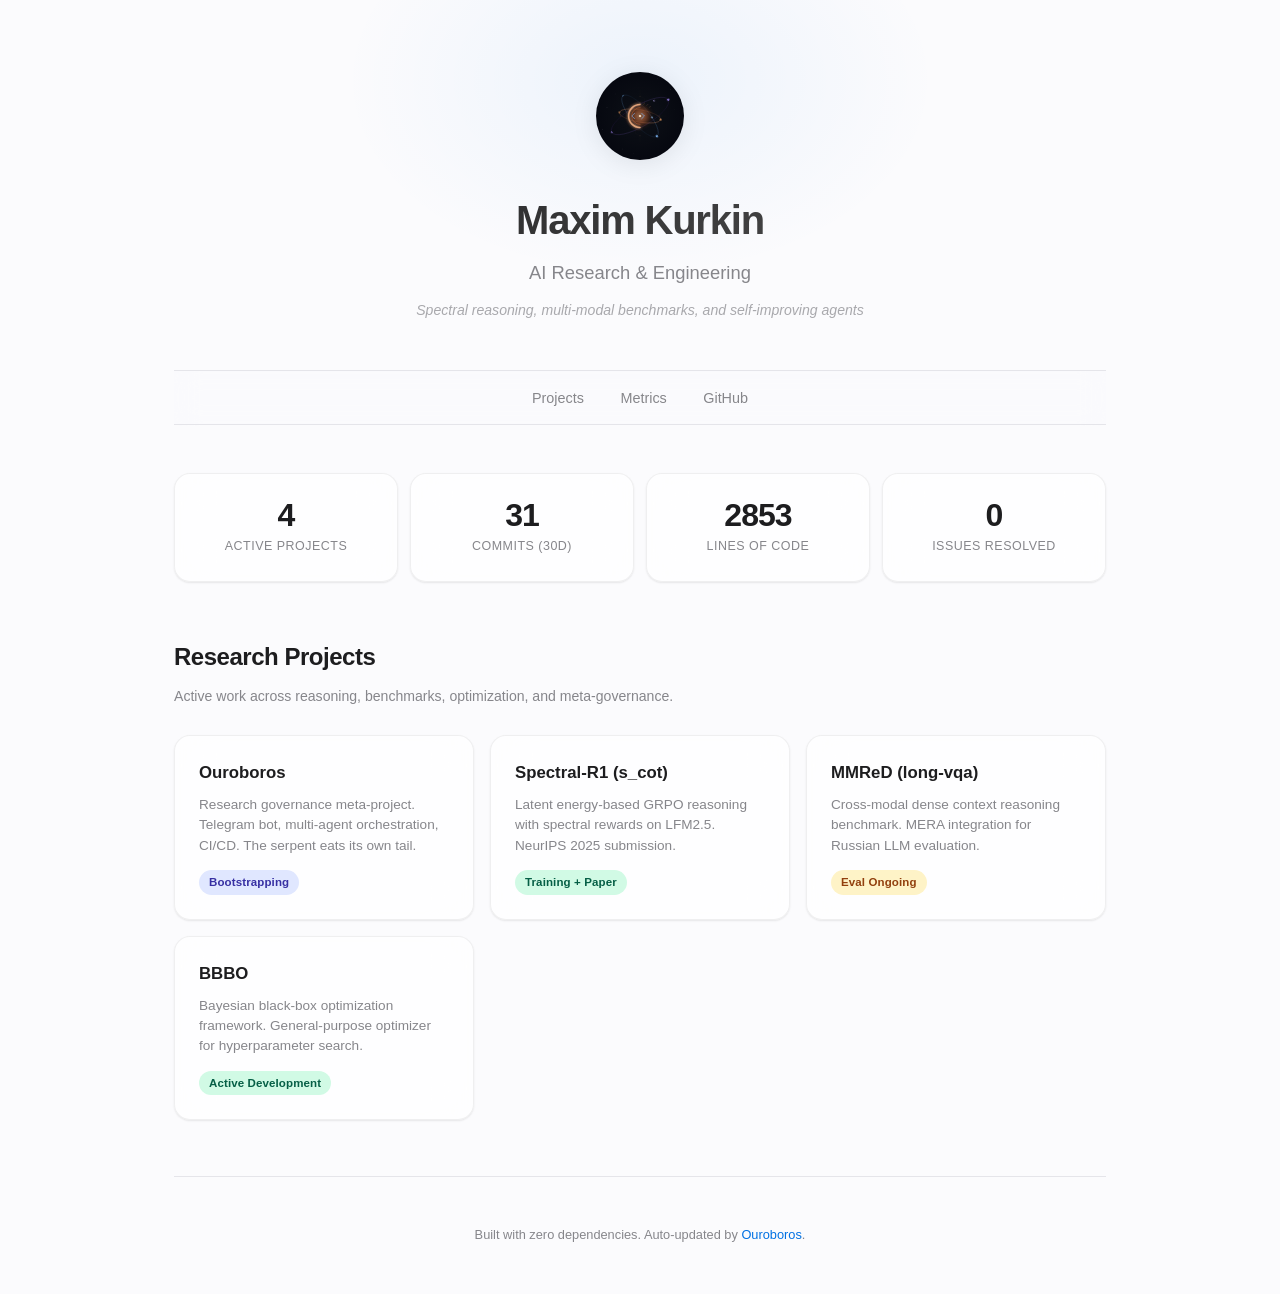
==== index.html @ ecab3efe "s_cot project page + landing page links - s_cot/index.html: dedicated Spectral-R1 research page with" ====
<!DOCTYPE html>
<html lang="en">
<head>
  <meta charset="UTF-8">
  <meta name="viewport" content="width=device-width, initial-scale=1.0">
  <title>Maxim Kurkin — Research</title>
  <link rel="stylesheet" href="style.css">
</head>
<body>
  <div class="container">
    <div class="hero">
      <img src="logo.svg" alt="Research logo" class="hero-logo">
      <h1>Maxim Kurkin</h1>
      <p class="subtitle">AI Research &amp; Engineering</p>
      <p class="tagline">Spectral reasoning, multi-modal benchmarks, and self-improving agents</p>
    </div>

    <nav>
      <a href="#projects">Projects</a>
      <a href="#stats">Metrics</a>
      <a href="https://github.com/Fr0do" target="_blank">GitHub</a>
    </nav>

    <div class="stats" id="stats">
      <div class="stat">
        <div class="number" id="stat-projects">4</div>
        <div class="label">Active Projects</div>
      </div>
      <div class="stat">
        <div class="number" id="stat-commits">31</div>
        <div class="label">Commits (30d)</div>
      </div>
      <div class="stat">
        <div class="number" id="stat-loc">2853</div>
        <div class="label">Lines of Code</div>
      </div>
      <div class="stat">
        <div class="number" id="stat-issues">0</div>
        <div class="label">Issues Resolved</div>
      </div>
    </div>

    <h2 id="projects">Research Projects</h2>
    <p class="section-desc">Active work across reasoning, benchmarks, optimization, and meta-governance.</p>

    <div class="card-grid reveal">
      <a href="ouroboros/" class="card" style="text-decoration:none; color:inherit;">
        <h3>Ouroboros</h3>
        <p>Research governance meta-project. Telegram bot, multi-agent orchestration, CI/CD. The serpent eats its own tail.</p>
        <span class="badge bootstrap">Bootstrapping</span>
      </a>
      <a href="s_cot/" class="card" style="text-decoration:none; color:inherit;">
        <h3>Spectral-R1 (s_cot)</h3>
        <p>Latent energy-based GRPO reasoning with spectral rewards on LFM2.5. NeurIPS 2025 submission.</p>
        <span class="badge active">Training + Paper</span>
      </a>
      <div class="card">
        <h3>MMReD (long-vqa)</h3>
        <p>Cross-modal dense context reasoning benchmark. MERA integration for Russian LLM evaluation.</p>
        <span class="badge eval">Eval Ongoing</span>
      </div>
      <div class="card">
        <h3>BBBO</h3>
        <p>Bayesian black-box optimization framework. General-purpose optimizer for hyperparameter search.</p>
        <span class="badge active">Active Development</span>
      </div>
    </div>

    <footer>
      <p>Built with zero dependencies. Auto-updated by <a href="https://github.com/Fr0do/ouroboros">Ouroboros</a>.</p>
    </footer>
  </div>

  <script>
    // Scroll reveal
    const observer = new IntersectionObserver(entries => {
      entries.forEach(e => { if (e.isIntersecting) e.target.classList.add('visible'); });
    }, { threshold: 0.1 });
    document.querySelectorAll('.reveal').forEach(el => observer.observe(el));
  </script>
</body>
</html>
---- style.css ----
/* Ouroboros — Apple-minimalist with depth */
:root {
  --text: #1d1d1f;
  --text-secondary: #86868b;
  --bg: #fbfbfd;
  --surface: #fff;
  --card-bg: rgba(255,255,255,0.72);
  --card-border: rgba(0,0,0,0.06);
  --accent: #0071e3;
  --accent-light: #e8f2ff;
  --green: #34c759;
  --green-light: #d1fae5;
  --amber: #ff9f0a;
  --amber-light: #fef3c7;
  --indigo: #5856d6;
  --indigo-light: #e0e7ff;
  --border: #e5e5ea;
  --radius: 16px;
  --radius-sm: 10px;
  --max-w: 980px;
  --shadow-sm: 0 1px 3px rgba(0,0,0,0.04), 0 1px 2px rgba(0,0,0,0.06);
  --shadow-md: 0 4px 16px rgba(0,0,0,0.06), 0 1px 3px rgba(0,0,0,0.04);
  --shadow-lg: 0 12px 40px rgba(0,0,0,0.08), 0 4px 12px rgba(0,0,0,0.04);
}

* { margin: 0; padding: 0; box-sizing: border-box; }

html { scroll-behavior: smooth; }

body {
  font-family: -apple-system, BlinkMacSystemFont, 'SF Pro Display', 'Helvetica Neue', sans-serif;
  color: var(--text);
  background: var(--bg);
  line-height: 1.6;
  -webkit-font-smoothing: antialiased;
  -moz-osx-font-smoothing: grayscale;
}

.container {
  max-width: var(--max-w);
  margin: 0 auto;
  padding: 0 24px;
}

/* ─── Hero ─── */
.hero {
  text-align: center;
  padding: 72px 0 48px;
  position: relative;
}

.hero::before {
  content: '';
  position: absolute;
  top: -120px;
  left: 50%;
  transform: translateX(-50%);
  width: 600px;
  height: 400px;
  background: radial-gradient(ellipse at center, rgba(0,113,227,0.06) 0%, transparent 70%);
  pointer-events: none;
  z-index: 0;
}

.hero > * { position: relative; z-index: 1; }

.hero-logo {
  width: 88px;
  height: 88px;
  margin-bottom: 20px;
  filter: drop-shadow(0 4px 12px rgba(0,0,0,0.08));
  animation: float 6s ease-in-out infinite;
}

@keyframes float {
  0%, 100% { transform: translateY(0); }
  50% { transform: translateY(-6px); }
}

.hero h1 {
  font-size: clamp(1.8rem, 4vw, 2.5rem);
  font-weight: 700;
  letter-spacing: -0.03em;
  margin-bottom: 6px;
  background: linear-gradient(135deg, var(--text) 0%, #555 100%);
  -webkit-background-clip: text;
  -webkit-text-fill-color: transparent;
  background-clip: text;
}

.hero .subtitle {
  color: var(--text-secondary);
  font-size: clamp(1rem, 2vw, 1.15rem);
  font-weight: 400;
}

.hero .tagline {
  color: var(--text-secondary);
  font-size: 0.88rem;
  margin-top: 12px;
  font-style: italic;
  opacity: 0.7;
}

/* ─── Navigation ─── */
nav {
  text-align: center;
  padding: 14px 0;
  margin-bottom: 48px;
  border-top: 1px solid var(--border);
  border-bottom: 1px solid var(--border);
  backdrop-filter: blur(12px);
  -webkit-backdrop-filter: blur(12px);
  background: rgba(251,251,253,0.8);
  position: sticky;
  top: 0;
  z-index: 100;
}

nav a {
  color: var(--text-secondary);
  text-decoration: none;
  margin: 0 16px;
  font-size: 0.9rem;
  font-weight: 500;
  transition: color 0.2s;
}

nav a:hover { color: var(--accent); }

/* ─── Stats bar ─── */
.stats {
  display: flex;
  gap: 12px;
  justify-content: center;
  flex-wrap: wrap;
  margin-bottom: 56px;
}

.stat {
  text-align: center;
  background: var(--card-bg);
  border: 1px solid var(--card-border);
  border-radius: var(--radius);
  padding: 24px 32px;
  backdrop-filter: blur(20px);
  -webkit-backdrop-filter: blur(20px);
  box-shadow: var(--shadow-sm);
  flex: 1;
  min-width: 140px;
}

.stat .number {
  font-size: 2rem;
  font-weight: 700;
  letter-spacing: -0.03em;
  color: var(--text);
  line-height: 1.1;
}

.stat .label {
  font-size: 0.78rem;
  color: var(--text-secondary);
  margin-top: 4px;
  text-transform: uppercase;
  letter-spacing: 0.04em;
  font-weight: 500;
}

/* ─── Section headers ─── */
h2 {
  font-size: 1.5rem;
  font-weight: 700;
  letter-spacing: -0.02em;
  margin-bottom: 8px;
}

.section-desc {
  color: var(--text-secondary);
  font-size: 0.88rem;
  margin-bottom: 28px;
}

section {
  margin-bottom: 56px;
}

section > p {
  color: var(--text-secondary);
  font-size: 0.95rem;
  max-width: 640px;
  line-height: 1.7;
}

/* ─── Cards ─── */
.card-grid {
  display: grid;
  grid-template-columns: repeat(auto-fill, minmax(260px, 1fr));
  gap: 16px;
  margin-bottom: 56px;
}

.card {
  background: var(--card-bg);
  border: 1px solid var(--card-border);
  border-radius: var(--radius);
  padding: 24px;
  backdrop-filter: blur(20px);
  -webkit-backdrop-filter: blur(20px);
  box-shadow: var(--shadow-sm);
  transition: transform 0.25s ease, box-shadow 0.25s ease;
}

.card:hover {
  transform: translateY(-4px);
  box-shadow: var(--shadow-lg);
}

.card h3 {
  font-size: 1.05rem;
  font-weight: 600;
  margin-bottom: 8px;
}

.card p {
  color: var(--text-secondary);
  font-size: 0.85rem;
  line-height: 1.5;
}

.badge {
  display: inline-block;
  font-size: 0.72rem;
  font-weight: 600;
  padding: 3px 10px;
  border-radius: 99px;
  margin-top: 14px;
  letter-spacing: 0.01em;
}

.badge.active { background: var(--green-light); color: #065f46; }
.badge.bootstrap { background: var(--indigo-light); color: #3730a3; }
.badge.eval { background: var(--amber-light); color: #92400e; }

/* ─── Metric cards (dashboard) ─── */
.metrics-grid {
  display: grid;
  grid-template-columns: repeat(4, 1fr);
  gap: 12px;
  margin-bottom: 56px;
}

.metric-card {
  background: var(--card-bg);
  border: 1px solid var(--card-border);
  border-radius: var(--radius);
  padding: 20px 16px;
  text-align: center;
  backdrop-filter: blur(20px);
  -webkit-backdrop-filter: blur(20px);
  box-shadow: var(--shadow-sm);
  transition: transform 0.2s;
}

.metric-card:hover { transform: translateY(-2px); }

.metric-card .value {
  font-size: 1.6rem;
  font-weight: 700;
  letter-spacing: -0.02em;
  line-height: 1.2;
}

.metric-card .metric-label {
  font-size: 0.72rem;
  color: var(--text-secondary);
  margin-top: 4px;
  text-transform: uppercase;
  letter-spacing: 0.03em;
  font-weight: 500;
}

/* Accent colored values */
.metric-card.accent-blue .value { color: var(--accent); }
.metric-card.accent-green .value { color: var(--green); }
.metric-card.accent-amber .value { color: var(--amber); }
.metric-card.accent-indigo .value { color: var(--indigo); }

/* ─── Dashboard charts (CSS-only) ─── */
.dashboard {
  display: grid;
  grid-template-columns: 1fr 1fr;
  gap: 16px;
  margin-bottom: 56px;
}

.chart-card {
  background: var(--card-bg);
  border: 1px solid var(--card-border);
  border-radius: var(--radius);
  padding: 24px;
  backdrop-filter: blur(20px);
  -webkit-backdrop-filter: blur(20px);
  box-shadow: var(--shadow-sm);
}

.chart-card h3 {
  font-size: 0.85rem;
  font-weight: 600;
  margin-bottom: 16px;
  color: var(--text-secondary);
  text-transform: uppercase;
  letter-spacing: 0.04em;
}

/* Progress ring */
.ring-container {
  display: flex;
  align-items: center;
  gap: 24px;
}

.ring {
  position: relative;
  width: 100px;
  height: 100px;
  flex-shrink: 0;
}

.ring svg {
  width: 100%;
  height: 100%;
  transform: rotate(-90deg);
}

.ring-bg {
  fill: none;
  stroke: var(--border);
  stroke-width: 8;
}

.ring-fill {
  fill: none;
  stroke: var(--accent);
  stroke-width: 8;
  stroke-linecap: round;
  stroke-dasharray: 251.3;
  stroke-dashoffset: 251.3;
  transition: stroke-dashoffset 1.5s ease;
}

.ring-label {
  position: absolute;
  top: 50%;
  left: 50%;
  transform: translate(-50%, -50%);
  font-size: 1.2rem;
  font-weight: 700;
  color: var(--text);
}

.ring-details {
  font-size: 0.85rem;
  color: var(--text-secondary);
  line-height: 1.7;
}

.ring-details strong {
  color: var(--text);
  font-weight: 600;
}

/* Bar chart */
.bar-chart {
  display: flex;
  align-items: flex-end;
  gap: 6px;
  height: 80px;
  padding-top: 8px;
}

.bar {
  flex: 1;
  background: var(--accent);
  border-radius: 4px 4px 0 0;
  min-height: 4px;
  position: relative;
  transition: height 0.8s ease;
  opacity: 0.8;
}

.bar:hover {
  opacity: 1;
}

.bar-labels {
  display: flex;
  gap: 6px;
  margin-top: 6px;
}

.bar-labels span {
  flex: 1;
  text-align: center;
  font-size: 0.65rem;
  color: var(--text-secondary);
}

/* Horizontal bars */
.h-bar-chart {
  display: flex;
  flex-direction: column;
  gap: 12px;
}

.h-bar-row {
  display: flex;
  align-items: center;
  gap: 12px;
}

.h-bar-label {
  font-size: 0.8rem;
  color: var(--text-secondary);
  width: 80px;
  text-align: right;
  flex-shrink: 0;
}

.h-bar-track {
  flex: 1;
  height: 8px;
  background: var(--border);
  border-radius: 4px;
  overflow: hidden;
}

.h-bar-fill {
  height: 100%;
  border-radius: 4px;
  transition: width 1s ease;
}

.h-bar-fill.blue { background: var(--accent); }
.h-bar-fill.green { background: var(--green); }
.h-bar-fill.amber { background: var(--amber); }
.h-bar-fill.indigo { background: var(--indigo); }

.h-bar-value {
  font-size: 0.78rem;
  font-weight: 600;
  color: var(--text);
  width: 40px;
  flex-shrink: 0;
}

/* ─── Tables ─── */
.table-wrap {
  background: var(--card-bg);
  border: 1px solid var(--card-border);
  border-radius: var(--radius);
  overflow: hidden;
  box-shadow: var(--shadow-sm);
  margin-bottom: 56px;
  backdrop-filter: blur(20px);
  -webkit-backdrop-filter: blur(20px);
}

table {
  width: 100%;
  border-collapse: collapse;
}

th, td {
  text-align: left;
  padding: 14px 20px;
  font-size: 0.88rem;
}

tr + tr td, tr + tr th {
  border-top: 1px solid var(--border);
}

th {
  font-weight: 600;
  color: var(--text-secondary);
  font-size: 0.75rem;
  text-transform: uppercase;
  letter-spacing: 0.05em;
  background: rgba(0,0,0,0.02);
}

td { color: var(--text); }

/* Status pill in tables */
.status-pill {
  display: inline-block;
  font-size: 0.72rem;
  font-weight: 600;
  padding: 2px 10px;
  border-radius: 99px;
}

.status-pill.green { background: var(--green-light); color: #065f46; }
.status-pill.amber { background: var(--amber-light); color: #92400e; }
.status-pill.indigo { background: var(--indigo-light); color: #3730a3; }

/* ─── Timeline ─── */
.timeline {
  position: relative;
  padding-left: 32px;
  margin-bottom: 56px;
}

.timeline::before {
  content: '';
  position: absolute;
  left: 7px;
  top: 8px;
  bottom: 8px;
  width: 2px;
  background: linear-gradient(to bottom, var(--accent), var(--border));
  border-radius: 1px;
}

.timeline-entry {
  position: relative;
  margin-bottom: 32px;
  opacity: 0;
  transform: translateY(12px);
  animation: fadeUp 0.5s ease forwards;
}

.timeline-entry:nth-child(1) { animation-delay: 0s; }
.timeline-entry:nth-child(2) { animation-delay: 0.05s; }
.timeline-entry:nth-child(3) { animation-delay: 0.1s; }
.timeline-entry:nth-child(4) { animation-delay: 0.15s; }
.timeline-entry:nth-child(5) { animation-delay: 0.2s; }
.timeline-entry:nth-child(6) { animation-delay: 0.25s; }
.timeline-entry:nth-child(7) { animation-delay: 0.3s; }
.timeline-entry:nth-child(8) { animation-delay: 0.35s; }
.timeline-entry:nth-child(9) { animation-delay: 0.4s; }
.timeline-entry:nth-child(10) { animation-delay: 0.45s; }

@keyframes fadeUp {
  to { opacity: 1; transform: translateY(0); }
}

.timeline-entry:last-child {
  margin-bottom: 0;
}

.timeline-entry::before {
  content: '';
  position: absolute;
  left: -27px;
  top: 8px;
  width: 8px;
  height: 8px;
  border-radius: 50%;
  background: var(--text-secondary);
  border: 2px solid var(--bg);
  box-shadow: 0 0 0 2px var(--border);
}

.timeline-entry.milestone::before {
  width: 10px;
  height: 10px;
  left: -28px;
  top: 7px;
  background: var(--accent);
  box-shadow: 0 0 0 3px rgba(0,113,227,0.2);
}

.timeline-date {
  font-size: 0.75rem;
  color: var(--text-secondary);
  font-weight: 500;
  font-variant-numeric: tabular-nums;
  margin-bottom: 2px;
}

.timeline-title {
  font-size: 0.95rem;
  font-weight: 600;
  margin-bottom: 4px;
  line-height: 1.4;
}

.timeline-body {
  font-size: 0.85rem;
  color: var(--text-secondary);
  line-height: 1.6;
}

.timeline-tag {
  display: inline-block;
  font-size: 0.68rem;
  font-weight: 600;
  padding: 2px 8px;
  border-radius: 99px;
  margin-top: 8px;
  letter-spacing: 0.02em;
}

.timeline-tag.finding { background: #dbeafe; color: #1e40af; }
.timeline-tag.milestone { background: var(--green-light); color: #065f46; }
.timeline-tag.status { background: var(--amber-light); color: #92400e; }

/* ─── Architecture diagram ─── */
.arch-diagram {
  display: flex;
  align-items: center;
  justify-content: center;
  gap: 0;
  padding: 32px 16px;
  margin-bottom: 56px;
  overflow-x: auto;
}

.arch-node {
  text-align: center;
  padding: 16px 20px;
  background: var(--card-bg);
  border: 1px solid var(--card-border);
  border-radius: var(--radius-sm);
  box-shadow: var(--shadow-sm);
  min-width: 120px;
  flex-shrink: 0;
}

.arch-node .arch-icon {
  font-size: 1.5rem;
  margin-bottom: 6px;
}

.arch-node .arch-name {
  font-size: 0.8rem;
  font-weight: 600;
}

.arch-node .arch-detail {
  font-size: 0.7rem;
  color: var(--text-secondary);
}

.arch-arrow {
  font-size: 1.2rem;
  color: var(--text-secondary);
  padding: 0 8px;
  flex-shrink: 0;
}

/* ─── Principles ─── */
.principles-grid {
  display: grid;
  grid-template-columns: repeat(auto-fill, minmax(260px, 1fr));
  gap: 12px;
  margin-bottom: 56px;
}

.principle {
  display: flex;
  gap: 14px;
  padding: 16px 20px;
  background: var(--card-bg);
  border: 1px solid var(--card-border);
  border-radius: var(--radius-sm);
  box-shadow: var(--shadow-sm);
}

.principle-num {
  font-size: 1.2rem;
  font-weight: 700;
  color: var(--accent);
  flex-shrink: 0;
  width: 24px;
}

.principle-text {
  font-size: 0.85rem;
  color: var(--text-secondary);
  line-height: 1.5;
}

.principle-text strong {
  color: var(--text);
  font-weight: 600;
}

/* ─── Links ─── */
.links {
  list-style: none;
  margin-bottom: 56px;
}

.links li {
  margin-bottom: 8px;
}

.links a {
  color: var(--accent);
  text-decoration: none;
  font-weight: 500;
  font-size: 0.9rem;
  transition: opacity 0.2s;
}

.links a:hover { opacity: 0.7; }

/* ─── Footer ─── */
footer {
  text-align: center;
  padding: 48px 0;
  color: var(--text-secondary);
  font-size: 0.8rem;
  border-top: 1px solid var(--border);
}

footer a {
  color: var(--accent);
  text-decoration: none;
}

/* ─── Scroll reveal ─── */
.reveal {
  opacity: 0;
  transform: translateY(20px);
  transition: opacity 0.6s ease, transform 0.6s ease;
}

.reveal.visible {
  opacity: 1;
  transform: translateY(0);
}

/* ─── Responsive ─── */
@media (max-width: 768px) {
  .metrics-grid { grid-template-columns: repeat(2, 1fr); }
  .dashboard { grid-template-columns: 1fr; }
  .arch-diagram { flex-wrap: wrap; gap: 8px; }
  .arch-arrow { display: none; }
}

@media (max-width: 500px) {
  .hero { padding: 48px 0 32px; }
  .hero h1 { font-size: 1.5rem; }
  .stats { flex-direction: column; gap: 8px; }
  .stat { padding: 16px; }
  .card-grid { grid-template-columns: 1fr; }
  .principles-grid { grid-template-columns: 1fr; }
  nav a { margin: 0 10px; font-size: 0.82rem; }
}
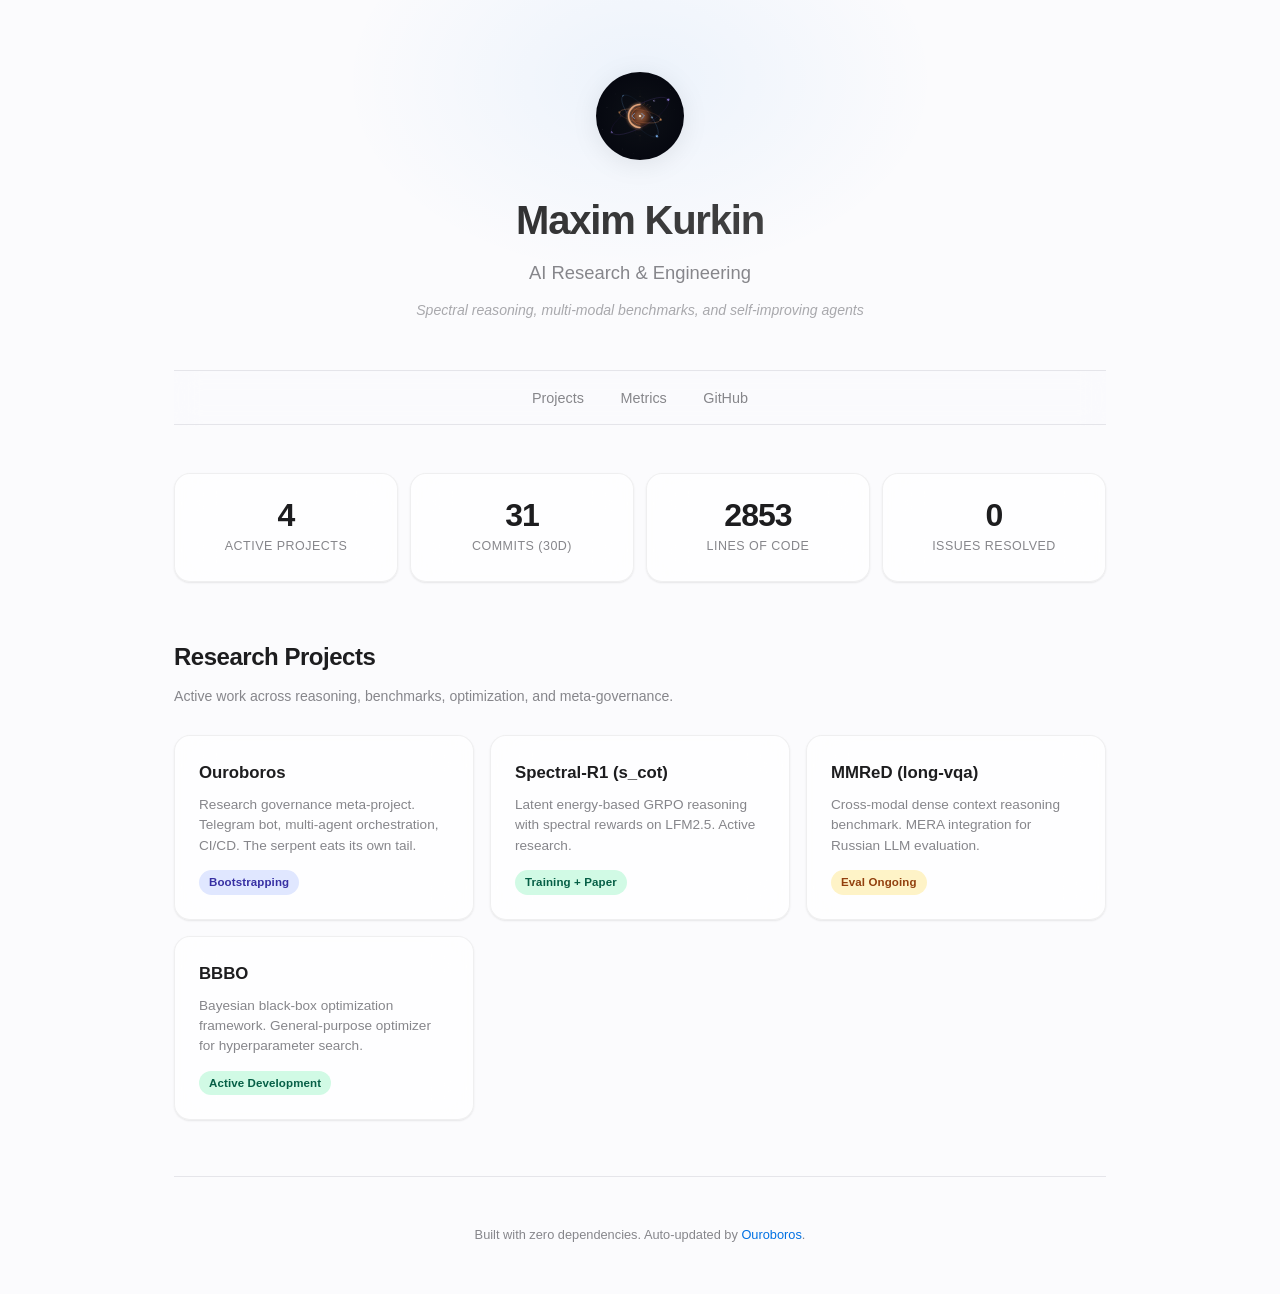
==== commit fda2e3e4: "fix: remove venue references from public pages Co-Authored-By: Claude Opus 4.6 <noreply@anthropic.co" ====
--- a/index.html
+++ b/index.html
@@ -51,7 +51,7 @@
       </a>
       <a href="s_cot/" class="card" style="text-decoration:none; color:inherit;">
         <h3>Spectral-R1 (s_cot)</h3>
-        <p>Latent energy-based GRPO reasoning with spectral rewards on LFM2.5. NeurIPS 2025 submission.</p>
+        <p>Latent energy-based GRPO reasoning with spectral rewards on LFM2.5. Active research.</p>
         <span class="badge active">Training + Paper</span>
       </a>
       <div class="card">
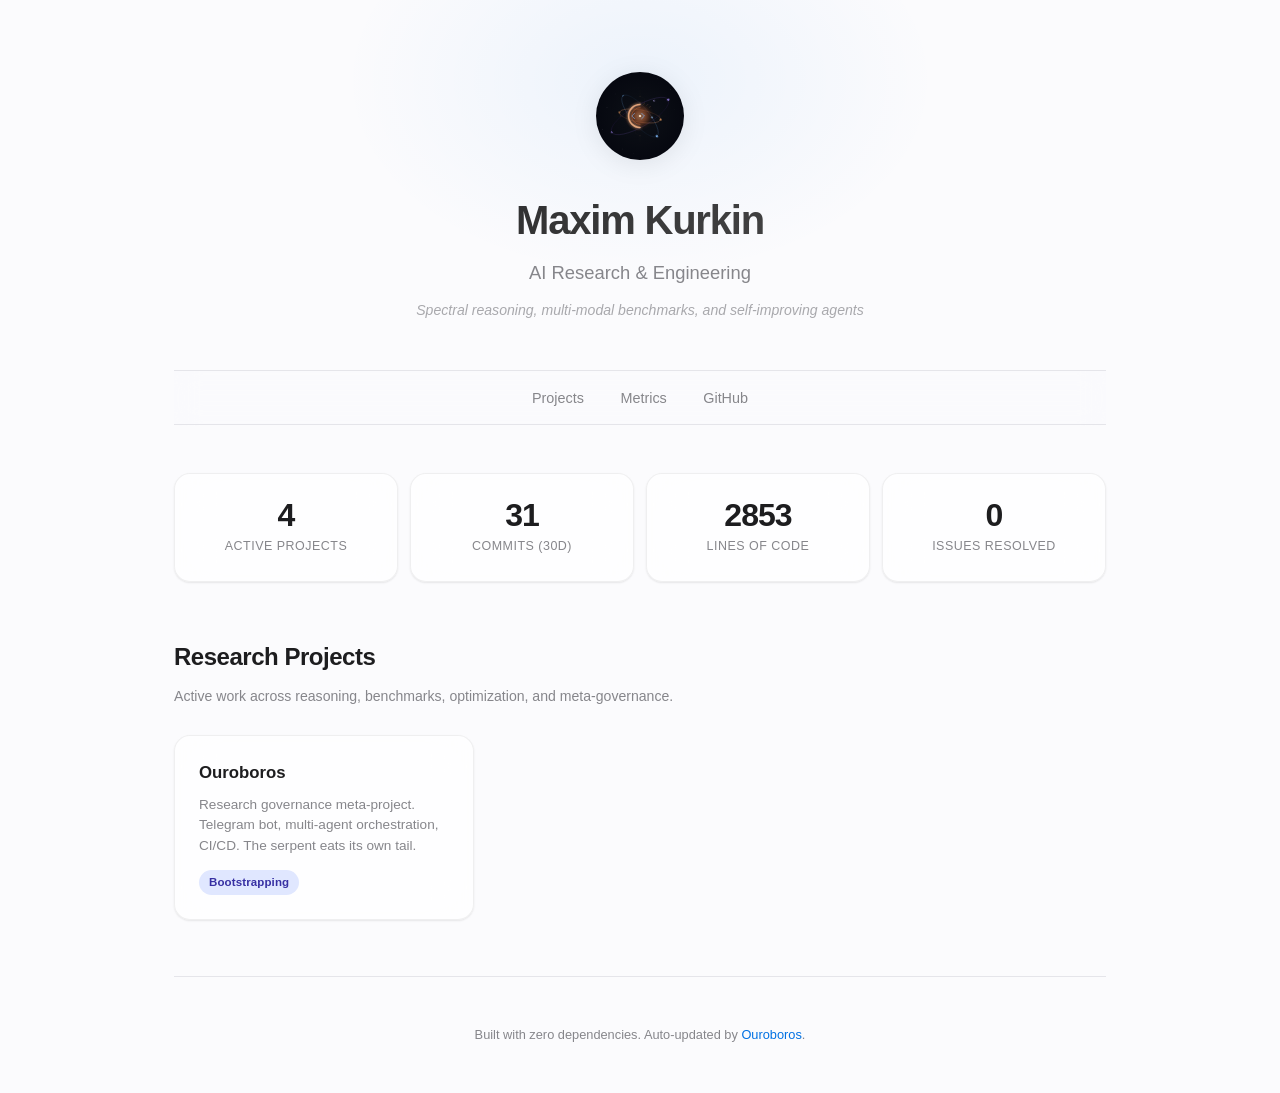
==== commit 7502ffad: "[feat] visibility gate — hide private repo projects from public site - index.html: research project " ====
--- a/index.html
+++ b/index.html
@@ -44,22 +44,22 @@
     <p class="section-desc">Active work across reasoning, benchmarks, optimization, and meta-governance.</p>
 
     <div class="card-grid reveal">
-      <a href="ouroboros/" class="card" style="text-decoration:none; color:inherit;">
+      <a href="ouroboros/" class="card" data-repo="ouroboros" style="text-decoration:none; color:inherit;">
         <h3>Ouroboros</h3>
         <p>Research governance meta-project. Telegram bot, multi-agent orchestration, CI/CD. The serpent eats its own tail.</p>
         <span class="badge bootstrap">Bootstrapping</span>
       </a>
-      <a href="s_cot/" class="card" style="text-decoration:none; color:inherit;">
+      <a href="s_cot/" class="card" data-repo="s_cot" style="text-decoration:none; color:inherit; display:none;">
         <h3>Spectral-R1 (s_cot)</h3>
         <p>Latent energy-based GRPO reasoning with spectral rewards on LFM2.5. Active research.</p>
         <span class="badge active">Training + Paper</span>
       </a>
-      <div class="card">
+      <div class="card" data-repo="long-vqa" style="display:none;">
         <h3>MMReD (long-vqa)</h3>
         <p>Cross-modal dense context reasoning benchmark. MERA integration for Russian LLM evaluation.</p>
         <span class="badge eval">Eval Ongoing</span>
       </div>
-      <div class="card">
+      <div class="card" data-repo="bbbo" style="display:none;">
         <h3>BBBO</h3>
         <p>Bayesian black-box optimization framework. General-purpose optimizer for hyperparameter search.</p>
         <span class="badge active">Active Development</span>
@@ -77,6 +77,24 @@
       entries.forEach(e => { if (e.isIntersecting) e.target.classList.add('visible'); });
     }, { threshold: 0.1 });
     document.querySelectorAll('.reveal').forEach(el => observer.observe(el));
+
+    // Repo visibility gate
+    async function checkRepoVisibility(repo) {
+      try {
+        const r = await fetch(`https://api.github.com/repos/Fr0do/${repo}`, { method: 'HEAD' });
+        return r.ok;
+      } catch { return false; }
+    }
+
+    (async () => {
+      const cards = document.querySelectorAll('.card[data-repo]');
+      await Promise.all(Array.from(cards).map(async card => {
+        const repo = card.dataset.repo;
+        if (repo === 'ouroboros') return; // always visible
+        const isPublic = await checkRepoVisibility(repo);
+        if (isPublic) card.style.display = '';
+      }));
+    })();
   </script>
 </body>
 </html>
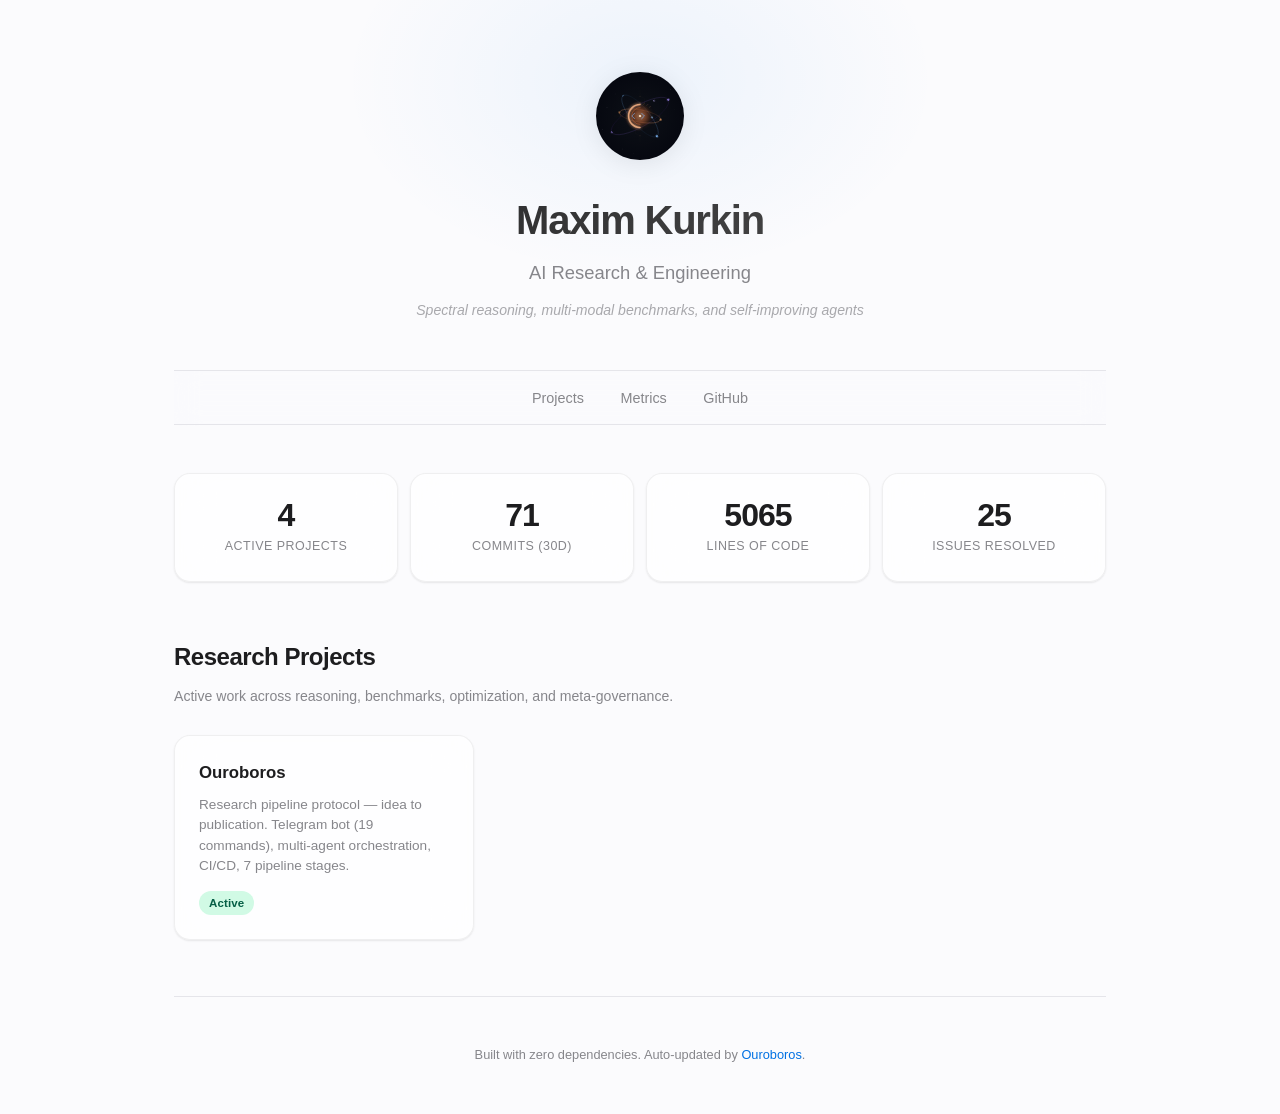
==== commit 9dc455bb: "[feat] update metrics: v7.0.0, 71 commits, 5065 LOC, 19 handlers, 10 rules - ouroboros page: fresh v" ====
--- a/index.html
+++ b/index.html
@@ -27,15 +27,15 @@
         <div class="label">Active Projects</div>
       </div>
       <div class="stat">
-        <div class="number" id="stat-commits">31</div>
+        <div class="number" id="stat-commits">71</div>
         <div class="label">Commits (30d)</div>
       </div>
       <div class="stat">
-        <div class="number" id="stat-loc">2853</div>
+        <div class="number" id="stat-loc">5065</div>
         <div class="label">Lines of Code</div>
       </div>
       <div class="stat">
-        <div class="number" id="stat-issues">0</div>
+        <div class="number" id="stat-issues">25</div>
         <div class="label">Issues Resolved</div>
       </div>
     </div>
@@ -46,8 +46,8 @@
     <div class="card-grid reveal">
       <a href="ouroboros/" class="card" data-repo="ouroboros" style="text-decoration:none; color:inherit;">
         <h3>Ouroboros</h3>
-        <p>Research governance meta-project. Telegram bot, multi-agent orchestration, CI/CD. The serpent eats its own tail.</p>
-        <span class="badge bootstrap">Bootstrapping</span>
+        <p>Research pipeline protocol — idea to publication. Telegram bot (19 commands), multi-agent orchestration, CI/CD, 7 pipeline stages.</p>
+        <span class="badge active">Active</span>
       </a>
       <a href="s_cot/" class="card" data-repo="s_cot" style="text-decoration:none; color:inherit; display:none;">
         <h3>Spectral-R1 (s_cot)</h3>
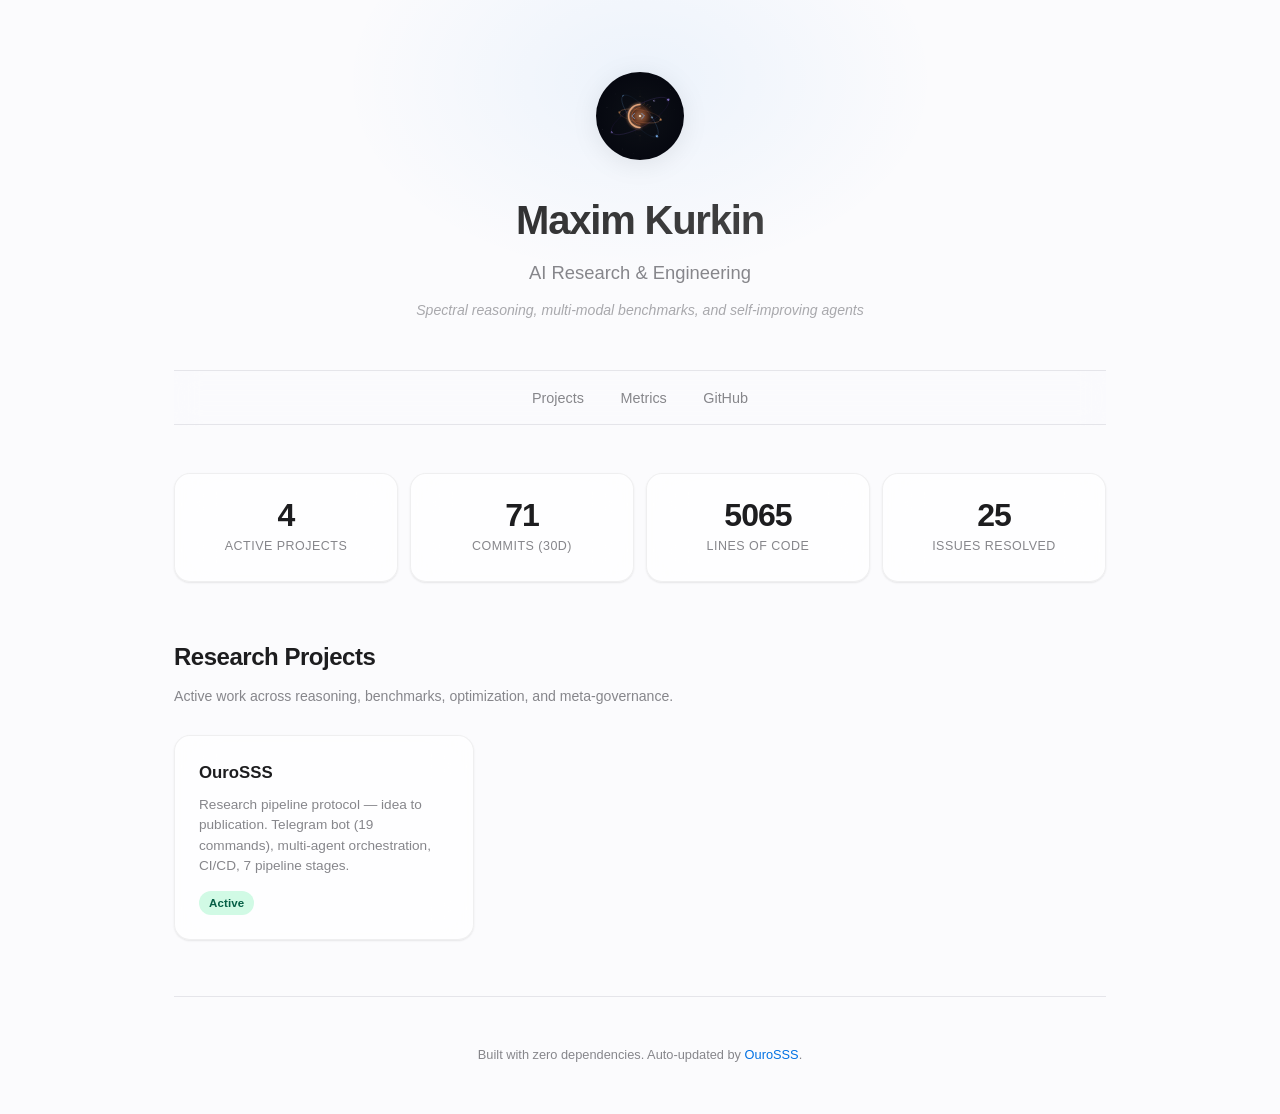
==== commit c92f623d: "[fix] rename Ouroboros → OuroSSS, update repo links to Fr0do/ourosss" ====
--- a/index.html
+++ b/index.html
@@ -45,7 +45,7 @@
 
     <div class="card-grid reveal">
       <a href="ouroboros/" class="card" data-repo="ouroboros" style="text-decoration:none; color:inherit;">
-        <h3>Ouroboros</h3>
+        <h3>OuroSSS</h3>
         <p>Research pipeline protocol — idea to publication. Telegram bot (19 commands), multi-agent orchestration, CI/CD, 7 pipeline stages.</p>
         <span class="badge active">Active</span>
       </a>
@@ -67,7 +67,7 @@
     </div>
 
     <footer>
-      <p>Built with zero dependencies. Auto-updated by <a href="https://github.com/Fr0do/ouroboros">Ouroboros</a>.</p>
+      <p>Built with zero dependencies. Auto-updated by <a href="https://github.com/Fr0do/ourosss">OuroSSS</a>.</p>
     </footer>
   </div>
 
@@ -90,7 +90,7 @@
       const cards = document.querySelectorAll('.card[data-repo]');
       await Promise.all(Array.from(cards).map(async card => {
         const repo = card.dataset.repo;
-        if (repo === 'ouroboros') return; // always visible
+        if (repo === 'ourosss') return; // always visible
         const isPublic = await checkRepoVisibility(repo);
         if (isPublic) card.style.display = '';
       }));
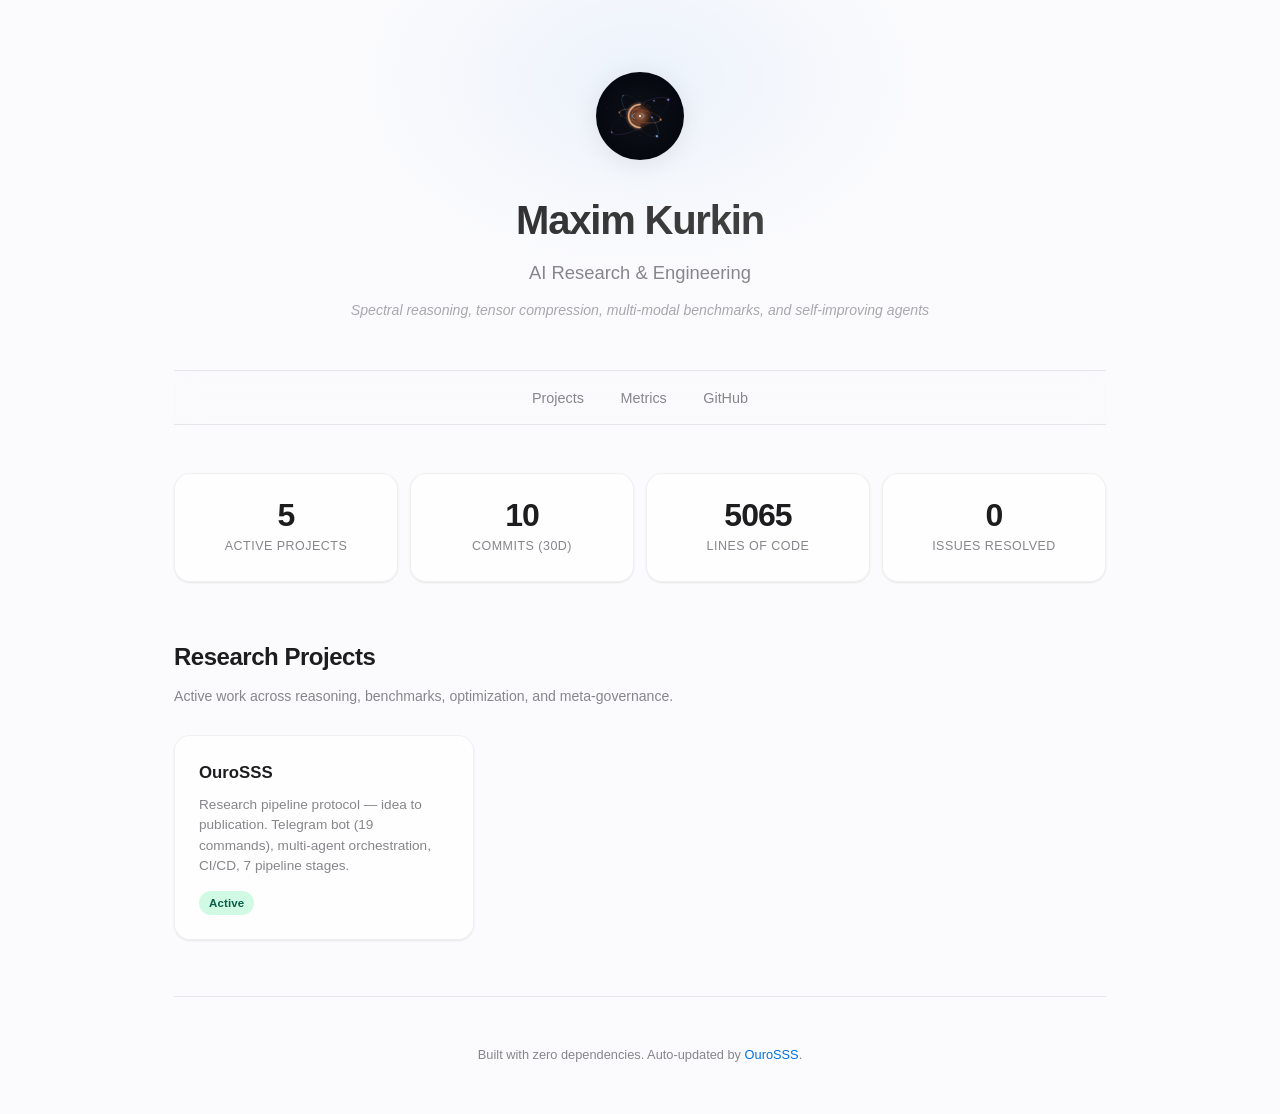
==== commit a6d722d8: "[doc] refresh site: unforked ourosss, TTHRESH card, GitHub Pulse dashboard - Updated vitals: v0.0.1," ====
--- a/index.html
+++ b/index.html
@@ -12,7 +12,7 @@
       <img src="logo.svg" alt="Research logo" class="hero-logo">
       <h1>Maxim Kurkin</h1>
       <p class="subtitle">AI Research &amp; Engineering</p>
-      <p class="tagline">Spectral reasoning, multi-modal benchmarks, and self-improving agents</p>
+      <p class="tagline">Spectral reasoning, tensor compression, multi-modal benchmarks, and self-improving agents</p>
     </div>
 
     <nav>
@@ -23,11 +23,11 @@
 
     <div class="stats" id="stats">
       <div class="stat">
-        <div class="number" id="stat-projects">4</div>
+        <div class="number" id="stat-projects">5</div>
         <div class="label">Active Projects</div>
       </div>
       <div class="stat">
-        <div class="number" id="stat-commits">71</div>
+        <div class="number" id="stat-commits">10</div>
         <div class="label">Commits (30d)</div>
       </div>
       <div class="stat">
@@ -35,7 +35,7 @@
         <div class="label">Lines of Code</div>
       </div>
       <div class="stat">
-        <div class="number" id="stat-issues">25</div>
+        <div class="number" id="stat-issues">0</div>
         <div class="label">Issues Resolved</div>
       </div>
     </div>
@@ -44,7 +44,7 @@
     <p class="section-desc">Active work across reasoning, benchmarks, optimization, and meta-governance.</p>
 
     <div class="card-grid reveal">
-      <a href="ouroboros/" class="card" data-repo="ouroboros" style="text-decoration:none; color:inherit;">
+      <a href="ouroboros/" class="card" data-repo="ourosss" style="text-decoration:none; color:inherit;">
         <h3>OuroSSS</h3>
         <p>Research pipeline protocol — idea to publication. Telegram bot (19 commands), multi-agent orchestration, CI/CD, 7 pipeline stages.</p>
         <span class="badge active">Active</span>
@@ -63,6 +63,11 @@
         <h3>BBBO</h3>
         <p>Bayesian black-box optimization framework. General-purpose optimizer for hyperparameter search.</p>
         <span class="badge active">Active Development</span>
+      </div>
+      <div class="card" data-repo="tthresh" style="display:none;">
+        <h3>TTHRESH-JAX</h3>
+        <p>Differentiable tensor compression via Tucker/HOSVD in JAX. GPU-accelerated scientific data compression with learned factor matrices.</p>
+        <span class="badge bootstrap">Bootstrap</span>
       </div>
     </div>
 
--- a/style.css
+++ b/style.css
@@ -734,6 +734,11 @@
   transform: translateY(0);
 }
 
+/* ─── Heatmap grid ─── */
+#heatmap {
+  grid-template-rows: repeat(auto-fill, 1fr);
+}
+
 /* ─── Responsive ─── */
 @media (max-width: 768px) {
   .metrics-grid { grid-template-columns: repeat(2, 1fr); }
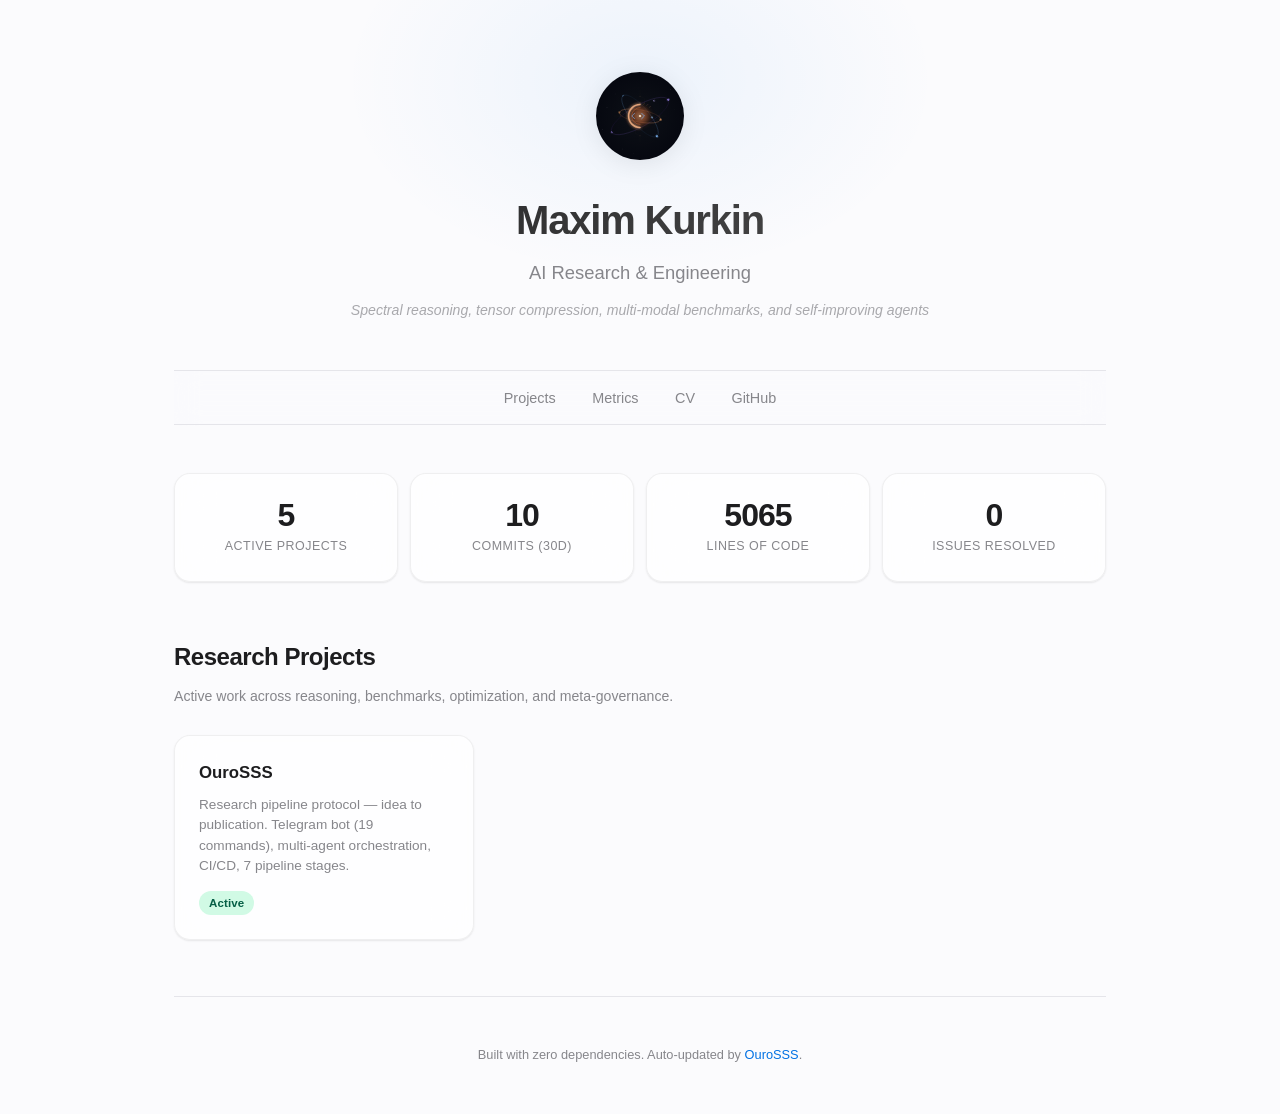
==== commit b7be96cf: "Publish downloadable CV and add nav link Add full academic resume (Maxim_Kurkin_CV.pdf) and a CV lin" ====
--- a/index.html
+++ b/index.html
@@ -18,6 +18,7 @@
     <nav>
       <a href="#projects">Projects</a>
       <a href="#stats">Metrics</a>
+      <a href="Maxim_Kurkin_CV.pdf" target="_blank">CV</a>
       <a href="https://github.com/Fr0do" target="_blank">GitHub</a>
     </nav>
 
@@ -69,6 +70,11 @@
         <p>Differentiable tensor compression via Tucker/HOSVD in JAX. GPU-accelerated scientific data compression with learned factor matrices.</p>
         <span class="badge bootstrap">Bootstrap</span>
       </div>
+      <a href="https://fr0do.github.io/hebrew-101/" class="card" data-repo="hebrew-101" style="text-decoration:none; color:inherit; display:none;">
+        <h3>Hebrew 101</h3>
+        <p>Interactive Hebrew textbook for Russian speakers. 19 lessons: alphabet, grammar, vocabulary, quizzes, flashcards. Aleph level, zero dependencies.</p>
+        <span class="badge active">Live</span>
+      </a>
     </div>
 
     <footer>
